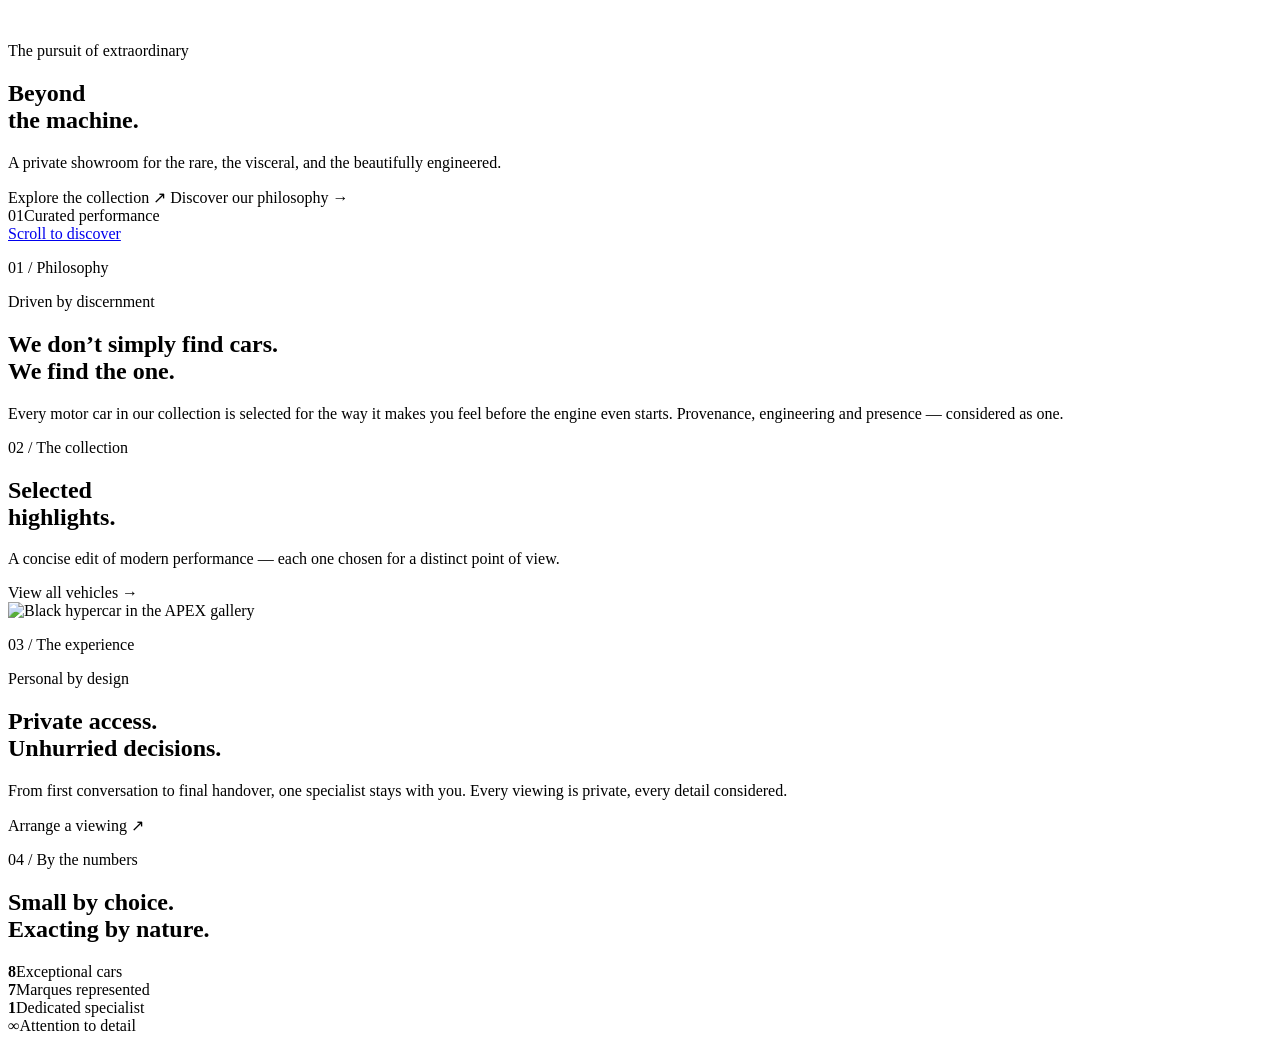
==== src/main/resources/templates/index.html @ ffe9e1d8 "feat: build APEX MOTORS phase 1 showroom" ====
<!DOCTYPE html>
<html lang="en" xmlns:th="http://www.thymeleaf.org">
<head th:replace="~{fragments/site :: head('APEX MOTORS — Exceptional machines, personally curated', 'A premium collection of the world’s most compelling performance cars.')}"></head>
<body class="home-page">
<nav th:replace="~{fragments/site :: nav(${activePage})}"></nav>

<main>
    <section class="hero" aria-labelledby="hero-title">
        <div class="hero__media" aria-hidden="true">
            <img src="/images/hero-red-supercar.png" alt="">
            <div class="hero__veil"></div>
        </div>
        <div class="hero__content container-wide">
            <div class="hero__copy">
                <p class="eyebrow hero-kicker">The pursuit of extraordinary</p>
                <h1 id="hero-title"><span>Beyond</span><br>the machine.</h1>
                <p class="hero__lead">A private showroom for the rare, the visceral, and the beautifully engineered.</p>
                <div class="hero__actions">
                    <a class="btn-apex" th:href="@{/collection}">Explore the collection <span>↗</span></a>
                    <a class="text-link" th:href="@{/about}">Discover our philosophy <span>→</span></a>
                </div>
            </div>
            <div class="hero__index" aria-hidden="true">
                <span>01</span><i></i><span>Curated performance</span>
            </div>
        </div>
        <a class="scroll-cue" href="#featured"><span>Scroll to discover</span><i></i></a>
    </section>

    <section class="manifesto section-pad">
        <div class="container-wide">
            <div class="row g-5 align-items-end">
                <div class="col-lg-4 reveal">
                    <p class="section-number">01 / Philosophy</p>
                    <p class="eyebrow">Driven by discernment</p>
                </div>
                <div class="col-lg-8 reveal">
                    <h2 class="display-statement">We don’t simply find cars.<br><span>We find the one.</span></h2>
                    <div class="row manifesto__body">
                        <div class="col-md-7 offset-md-3">
                            <p>Every motor car in our collection is selected for the way it makes you feel before the engine even starts. Provenance, engineering and presence — considered as one.</p>
                        </div>
                    </div>
                </div>
            </div>
        </div>
    </section>

    <section id="featured" class="featured-section section-pad">
        <div class="container-wide">
            <div class="section-heading reveal">
                <div>
                    <p class="section-number">02 / The collection</p>
                    <h2>Selected<br><span>highlights.</span></h2>
                </div>
                <div class="section-heading__aside">
                    <p>A concise edit of modern performance — each one chosen for a distinct point of view.</p>
                    <a class="text-link" th:href="@{/collection}">View all vehicles <span>→</span></a>
                </div>
            </div>
            <div class="vehicle-grid">
                <th:block th:each="vehicle : ${featuredVehicles}">
                    <article th:replace="~{fragments/site :: vehicleCard(${vehicle})}"></article>
                </th:block>
            </div>
        </div>
    </section>

    <section class="experience-band">
        <div class="experience-band__image parallax-media">
            <img src="/images/black-hypercar.png" alt="Black hypercar in the APEX gallery" loading="lazy">
        </div>
        <div class="experience-band__content container-wide">
            <div class="experience-card reveal">
                <p class="section-number">03 / The experience</p>
                <p class="eyebrow">Personal by design</p>
                <h2>Private access.<br>Unhurried decisions.</h2>
                <p>From first conversation to final handover, one specialist stays with you. Every viewing is private, every detail considered.</p>
                <a class="btn-apex btn-apex--light" th:href="@{/contact}">Arrange a viewing <span>↗</span></a>
            </div>
        </div>
    </section>

    <section class="numbers section-pad">
        <div class="container-wide">
            <div class="numbers__intro reveal">
                <p class="section-number">04 / By the numbers</p>
                <h2>Small by choice.<br><span>Exacting by nature.</span></h2>
            </div>
            <div class="numbers__grid">
                <div class="metric reveal"><strong data-count="8">8</strong><span>Exceptional cars</span></div>
                <div class="metric reveal"><strong data-count="7">7</strong><span>Marques represented</span></div>
                <div class="metric reveal"><strong data-count="1">1</strong><span>Dedicated specialist</span></div>
                <div class="metric reveal"><strong>∞</strong><span>Attention to detail</span></div>
            </div>
        </div>
    </section>
</main>

<footer th:replace="~{fragments/site :: footer}"></footer>
<th:block th:replace="~{fragments/site :: scripts}"></th:block>
</body>
</html>
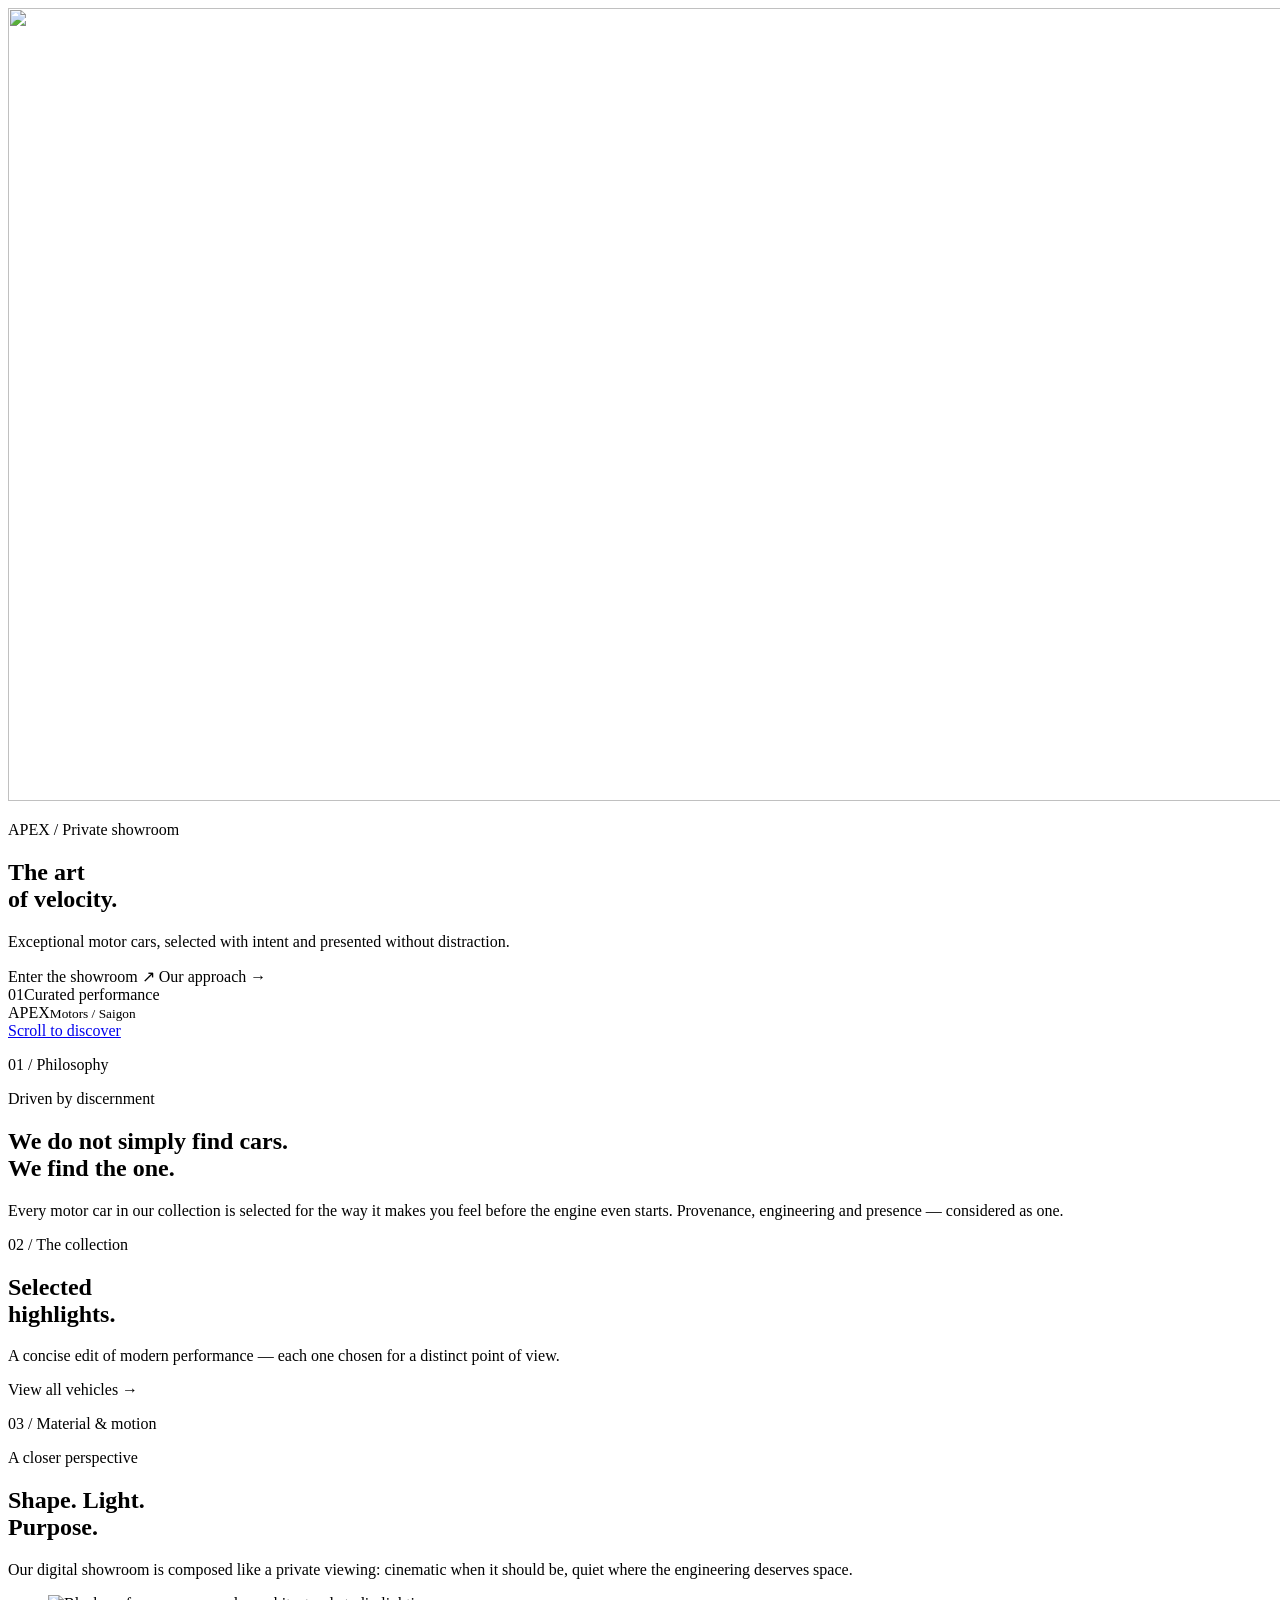
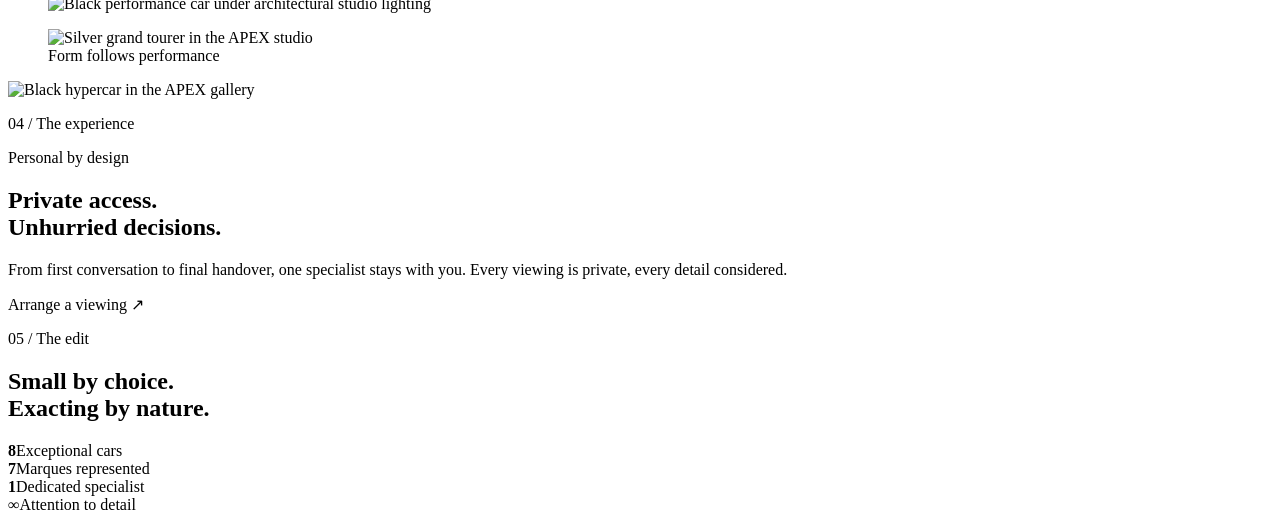
==== commit 78d1a4c8: "feat: replace 3d showroom with cinematic image viewer" ====
--- a/src/main/resources/templates/index.html
+++ b/src/main/resources/templates/index.html
@@ -1,29 +1,31 @@
 <!DOCTYPE html>
 <html lang="en" xmlns:th="http://www.thymeleaf.org">
-<head th:replace="~{fragments/site :: head('APEX MOTORS — Exceptional machines, personally curated', 'A premium collection of the world’s most compelling performance cars.')}"></head>
+<head th:replace="~{fragments/site :: head('APEX MOTORS — Exceptional machines, personally curated', 'A private, cinematic collection of the world’s most compelling performance cars.')}"></head>
 <body class="home-page">
 <nav th:replace="~{fragments/site :: nav(${activePage})}"></nav>
 
 <main>
     <section class="hero" aria-labelledby="hero-title">
-        <div class="hero__media" aria-hidden="true">
-            <img src="/images/hero-red-supercar.png" alt="">
+        <div class="hero__media cinematic-reveal" aria-hidden="true">
+            <img src="/images/hero-red-supercar.png" width="1983" height="793" fetchpriority="high" alt="">
             <div class="hero__veil"></div>
+            <div class="film-grain"></div>
         </div>
         <div class="hero__content container-wide">
             <div class="hero__copy">
-                <p class="eyebrow hero-kicker">The pursuit of extraordinary</p>
-                <h1 id="hero-title"><span>Beyond</span><br>the machine.</h1>
-                <p class="hero__lead">A private showroom for the rare, the visceral, and the beautifully engineered.</p>
+                <p class="eyebrow hero-kicker">APEX / Private showroom</p>
+                <h1 id="hero-title"><span>The art</span><br>of velocity.</h1>
+                <p class="hero__lead">Exceptional motor cars, selected with intent and presented without distraction.</p>
                 <div class="hero__actions">
-                    <a class="btn-apex" th:href="@{/collection}">Explore the collection <span>↗</span></a>
-                    <a class="text-link" th:href="@{/about}">Discover our philosophy <span>→</span></a>
+                    <a class="btn-apex" th:href="@{/collection}">Enter the showroom <span>↗</span></a>
+                    <a class="text-link" th:href="@{/about}">Our approach <span>→</span></a>
                 </div>
             </div>
             <div class="hero__index" aria-hidden="true">
                 <span>01</span><i></i><span>Curated performance</span>
             </div>
         </div>
+        <div class="hero__signature" aria-hidden="true"><span>APEX</span><small>Motors / Saigon</small></div>
         <a class="scroll-cue" href="#featured"><span>Scroll to discover</span><i></i></a>
     </section>
 
@@ -35,7 +37,7 @@
                     <p class="eyebrow">Driven by discernment</p>
                 </div>
                 <div class="col-lg-8 reveal">
-                    <h2 class="display-statement">We don’t simply find cars.<br><span>We find the one.</span></h2>
+                    <h2 class="display-statement">We do not simply find cars.<br><span>We find the one.</span></h2>
                     <div class="row manifesto__body">
                         <div class="col-md-7 offset-md-3">
                             <p>Every motor car in our collection is selected for the way it makes you feel before the engine even starts. Provenance, engineering and presence — considered as one.</p>
@@ -58,7 +60,7 @@
                     <a class="text-link" th:href="@{/collection}">View all vehicles <span>→</span></a>
                 </div>
             </div>
-            <div class="vehicle-grid">
+            <div class="vehicle-grid" data-card-grid>
                 <th:block th:each="vehicle : ${featuredVehicles}">
                     <article th:replace="~{fragments/site :: vehicleCard(${vehicle})}"></article>
                 </th:block>
@@ -66,13 +68,31 @@
         </div>
     </section>
 
+    <section class="editorial-drive section-pad" aria-labelledby="editorial-title">
+        <div class="container-wide">
+            <div class="editorial-drive__copy reveal">
+                <p class="section-number">03 / Material &amp; motion</p>
+                <p class="eyebrow">A closer perspective</p>
+                <h2 id="editorial-title">Shape. Light.<br><span>Purpose.</span></h2>
+                <p>Our digital showroom is composed like a private viewing: cinematic when it should be, quiet where the engineering deserves space.</p>
+            </div>
+            <figure class="editorial-drive__primary image-reveal parallax-media">
+                <img src="/images/black-hypercar.png" width="1774" height="887" loading="lazy" decoding="async" alt="Black performance car under architectural studio lighting">
+            </figure>
+            <figure class="editorial-drive__secondary image-reveal">
+                <img src="/images/silver-grand-tourer.png" width="1774" height="887" loading="lazy" decoding="async" alt="Silver grand tourer in the APEX studio">
+                <figcaption>Form follows performance</figcaption>
+            </figure>
+        </div>
+    </section>
+
     <section class="experience-band">
         <div class="experience-band__image parallax-media">
-            <img src="/images/black-hypercar.png" alt="Black hypercar in the APEX gallery" loading="lazy">
+            <img src="/images/black-hypercar.png" width="1774" height="887" alt="Black hypercar in the APEX gallery" loading="lazy" decoding="async">
         </div>
         <div class="experience-band__content container-wide">
             <div class="experience-card reveal">
-                <p class="section-number">03 / The experience</p>
+                <p class="section-number">04 / The experience</p>
                 <p class="eyebrow">Personal by design</p>
                 <h2>Private access.<br>Unhurried decisions.</h2>
                 <p>From first conversation to final handover, one specialist stays with you. Every viewing is private, every detail considered.</p>
@@ -84,7 +104,7 @@
     <section class="numbers section-pad">
         <div class="container-wide">
             <div class="numbers__intro reveal">
-                <p class="section-number">04 / By the numbers</p>
+                <p class="section-number">05 / The edit</p>
                 <h2>Small by choice.<br><span>Exacting by nature.</span></h2>
             </div>
             <div class="numbers__grid">
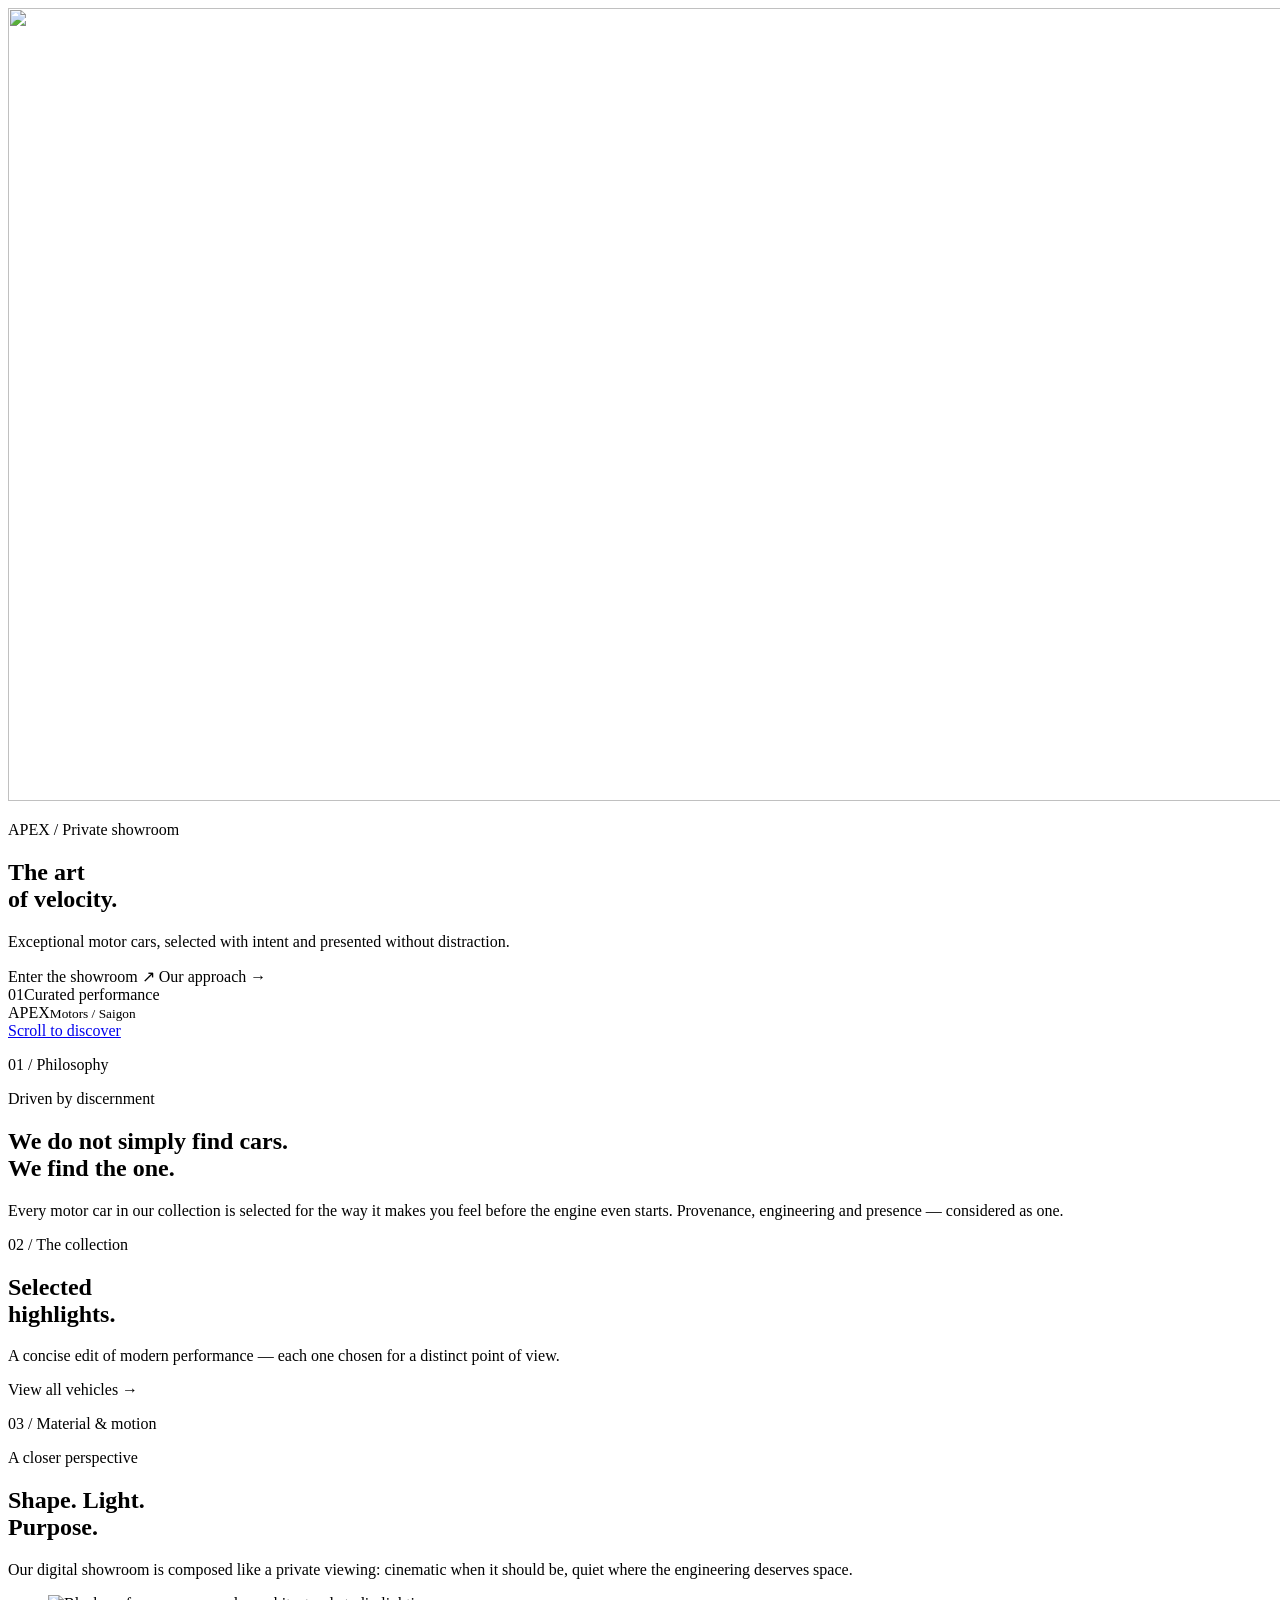
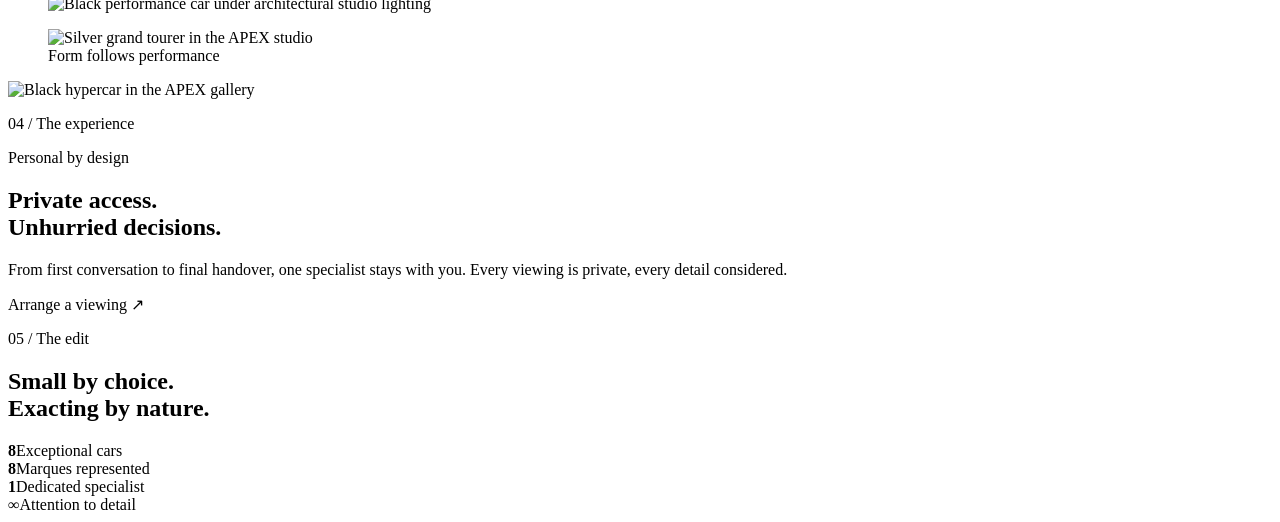
==== commit 53af18c2: "Audit and harden Phase 2 cinematic showroom" ====
--- a/src/main/resources/templates/index.html
+++ b/src/main/resources/templates/index.html
@@ -7,7 +7,9 @@
 <main>
     <section class="hero" aria-labelledby="hero-title">
         <div class="hero__media cinematic-reveal" aria-hidden="true">
-            <img src="/images/hero-red-supercar.png" width="1983" height="793" fetchpriority="high" alt="">
+            <img src="/images/hero-red-supercar.webp"
+                 srcset="/images/hero-red-supercar-960.webp 960w, /images/hero-red-supercar.webp 1983w"
+                 sizes="100vw" width="1983" height="793" fetchpriority="high" alt="">
             <div class="hero__veil"></div>
             <div class="film-grain"></div>
         </div>
@@ -77,10 +79,14 @@
                 <p>Our digital showroom is composed like a private viewing: cinematic when it should be, quiet where the engineering deserves space.</p>
             </div>
             <figure class="editorial-drive__primary image-reveal parallax-media">
-                <img src="/images/black-hypercar.png" width="1774" height="887" loading="lazy" decoding="async" alt="Black performance car under architectural studio lighting">
+                <img src="/images/black-hypercar.webp"
+                     srcset="/images/black-hypercar-960.webp 960w, /images/black-hypercar.webp 1774w"
+                     sizes="(max-width: 991px) 100vw, 65vw" width="1774" height="887" loading="lazy" decoding="async" alt="Black performance car under architectural studio lighting">
             </figure>
             <figure class="editorial-drive__secondary image-reveal">
-                <img src="/images/silver-grand-tourer.png" width="1774" height="887" loading="lazy" decoding="async" alt="Silver grand tourer in the APEX studio">
+                <img src="/images/silver-grand-tourer.webp"
+                     srcset="/images/silver-grand-tourer-960.webp 960w, /images/silver-grand-tourer.webp 1774w"
+                     sizes="(max-width: 991px) 68vw, 32vw" width="1774" height="887" loading="lazy" decoding="async" alt="Silver grand tourer in the APEX studio">
                 <figcaption>Form follows performance</figcaption>
             </figure>
         </div>
@@ -88,7 +94,9 @@
 
     <section class="experience-band">
         <div class="experience-band__image parallax-media">
-            <img src="/images/black-hypercar.png" width="1774" height="887" alt="Black hypercar in the APEX gallery" loading="lazy" decoding="async">
+            <img src="/images/black-hypercar.webp"
+                 srcset="/images/black-hypercar-960.webp 960w, /images/black-hypercar.webp 1774w"
+                 sizes="100vw" width="1774" height="887" alt="Black hypercar in the APEX gallery" loading="lazy" decoding="async">
         </div>
         <div class="experience-band__content container-wide">
             <div class="experience-card reveal">
@@ -109,7 +117,7 @@
             </div>
             <div class="numbers__grid">
                 <div class="metric reveal"><strong data-count="8">8</strong><span>Exceptional cars</span></div>
-                <div class="metric reveal"><strong data-count="7">7</strong><span>Marques represented</span></div>
+                <div class="metric reveal"><strong data-count="8">8</strong><span>Marques represented</span></div>
                 <div class="metric reveal"><strong data-count="1">1</strong><span>Dedicated specialist</span></div>
                 <div class="metric reveal"><strong>∞</strong><span>Attention to detail</span></div>
             </div>
